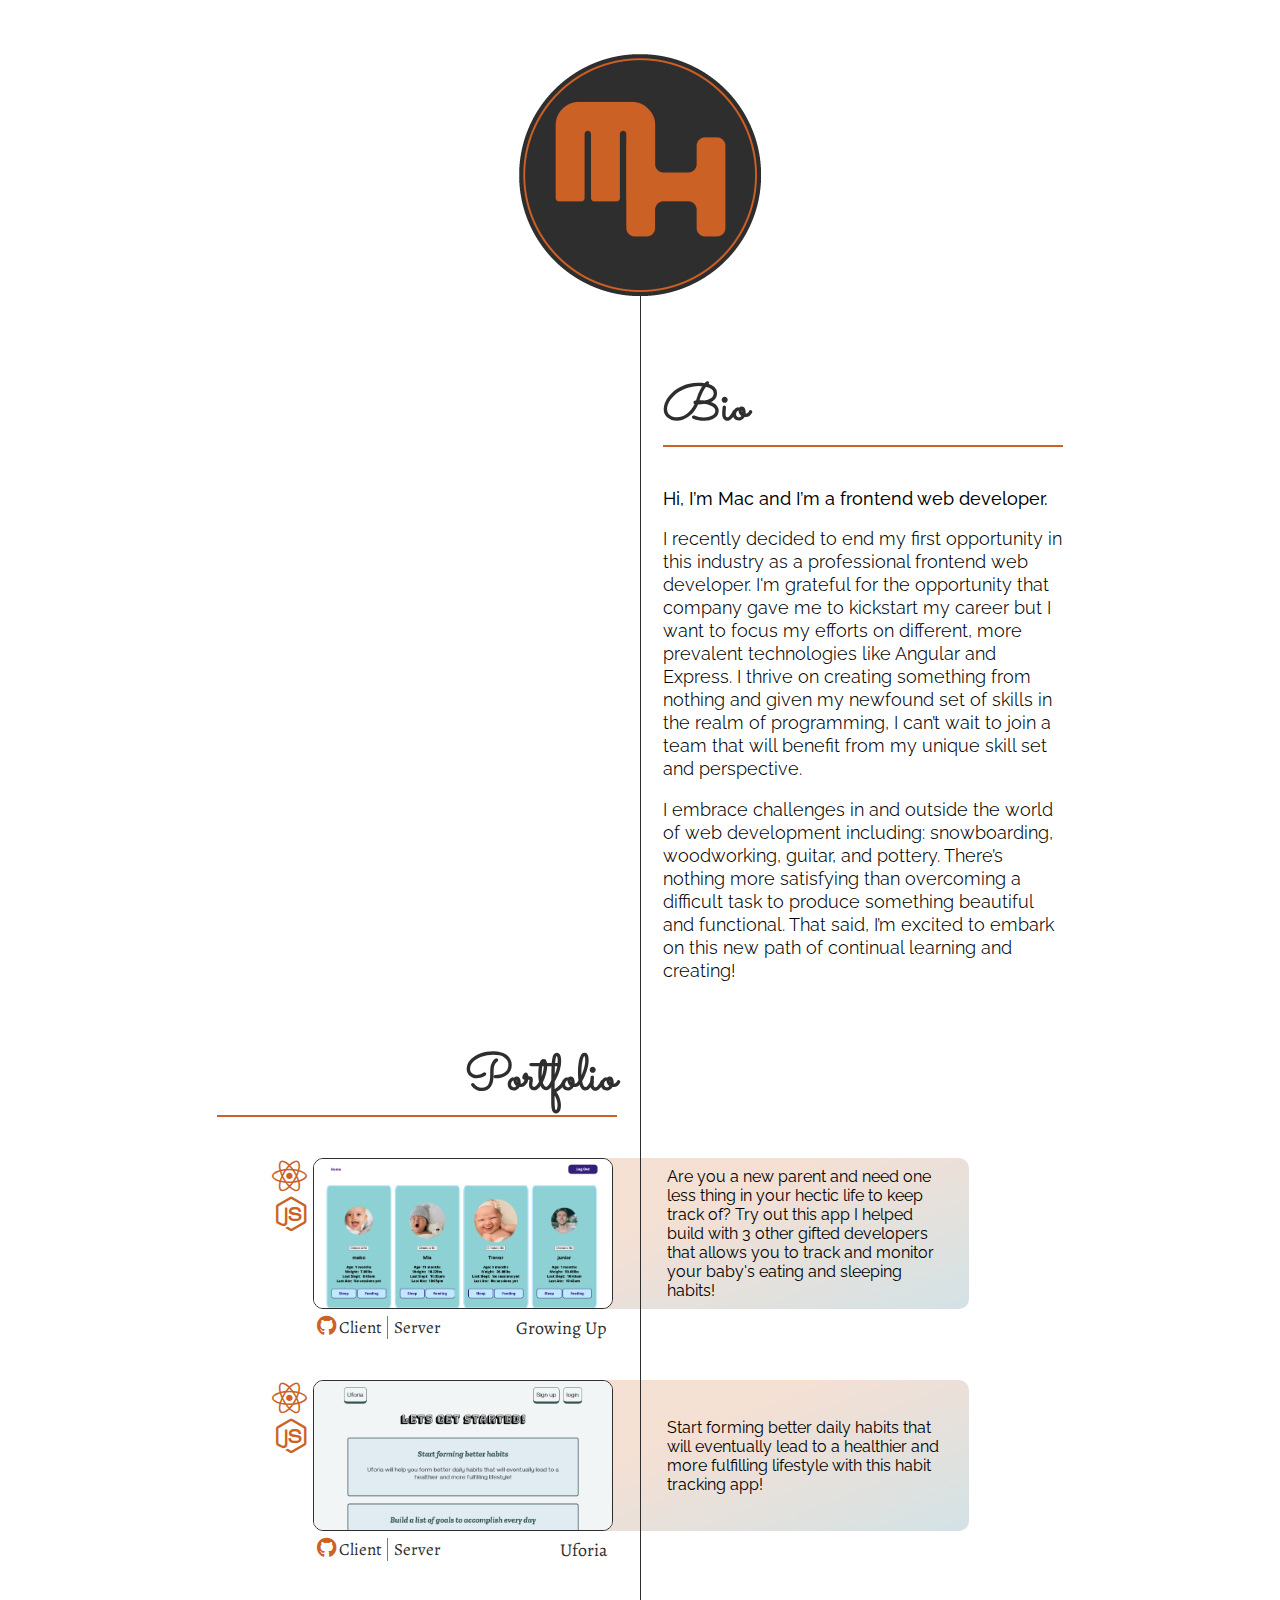
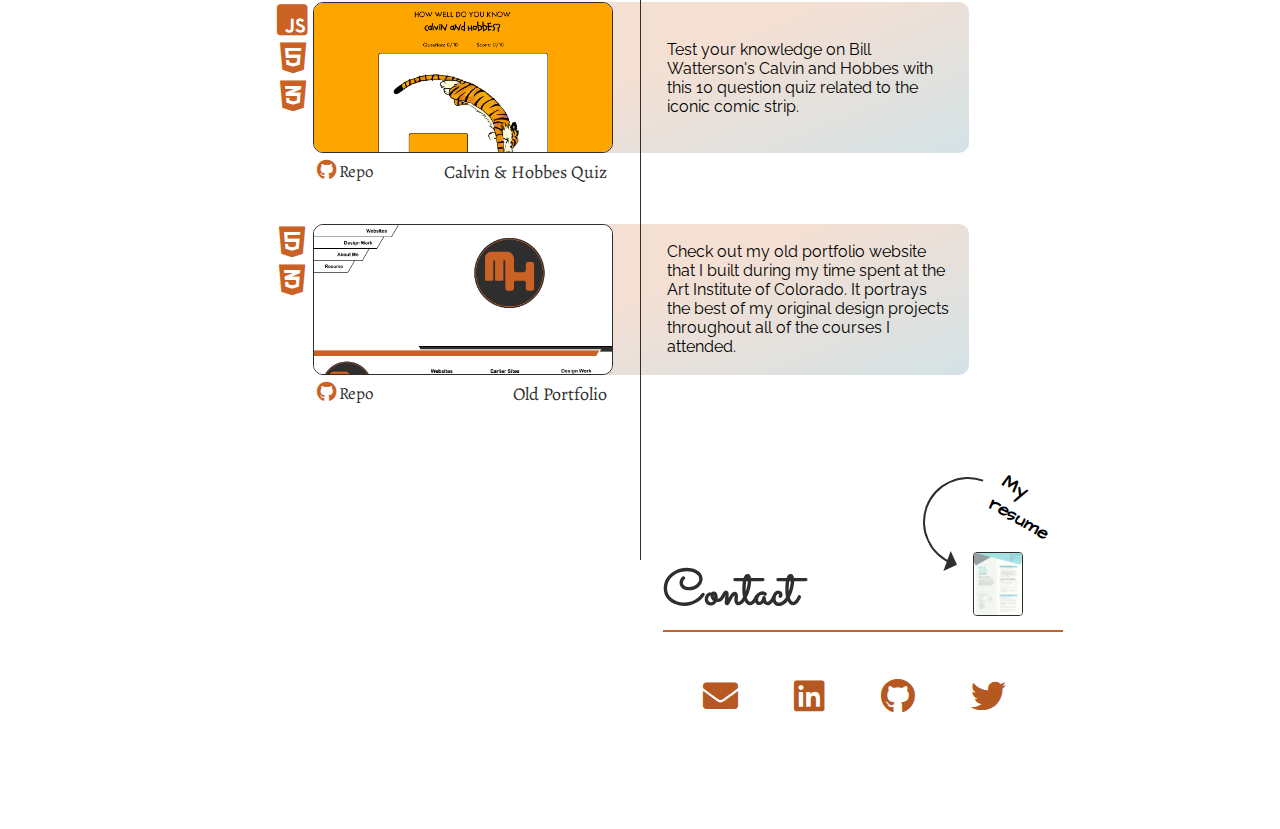
==== index.html @ 480bbdf7 "edits resume" ====
<!DOCTYPE html>
<html lang="en">
  <head>
    <meta charset="UTF-8" />
    <link
      rel="icon"
      href="https://img.icons8.com/plasticine/200/000000/resume-website.png"
    />
    <meta name="viewport" content="width=device-width, initial-scale=1.0" />
    <meta http-equiv="X-UA-Compatible" content="ie=edge" />
    <title>Mac's Portfolio</title>
    <link rel="stylesheet" type="text/css" href="style.css" />
    <link rel="stylesheet" type="text/css" href="lightbox.css" />
    <link
      rel="stylesheet"
      type="text/css"
      href="https://cdnjs.cloudflare.com/ajax/libs/font-awesome/5.11.2/css/all.css"
    />
    <link
      href="https://fonts.googleapis.com/css?family=Alegreya%7CRaleway%7CSacramento%7CArchitects+Daughter%7CCaveat&display=swap"
      rel="stylesheet"
    />
  </head>
  <body>
    <main class="jsMain">
      <header class="header">
        <img src="images/logo.png" alt="Logo" />
      </header>

      <div class="divider"></div>

      <section class="flexContainer">
        <div class="emptyFlex1 section"></div>

        <section class="bio section">
          <h2>Bio</h2>
          <span class="headline">Hi, I’m Mac and I’m a frontend web developer.</span>
          <p>
            I recently decided to end my first opportunity in this industry as a
            professional frontend web developer. I'm grateful for the opportunity that
            company gave me to kickstart my career but I want to focus my efforts on
            different, more prevalent technologies like Angular and Express. I thrive on
            creating something from nothing and given my newfound set of skills in the
            realm of programming, I can’t wait to join a team that will benefit from my
            unique skill set and perspective.
          </p>

          <p>
            I embrace challenges in and outside the world of web development including:
            snowboarding, woodworking, guitar, and pottery. There’s nothing more
            satisfying than overcoming a difficult task to produce something beautiful and
            functional. That said, I’m excited to embark on this new path of continual
            learning and creating!
          </p>
        </section>

        <div class="portfolio section">
          <h2>Portfolio</h2>
          <ul>
            <li>
              <div class="portLeft">
                <a href="https://growing-up-zeta.vercel.app/" target="_blank"
                  ><img
                    width="300"
                    src="images/growingupShot.png"
                    alt="Thumbnail of my Growing Up app" /></a
                ><br />
                <div class="skills">
                  <i class="fab fa-react" title="React"></i>
                  <i class="fab fa-node-js" title="Node"></i>
                </div>

                <div class="projectTitle">
                  <a
                    class="title"
                    href="https://growing-up-zeta.vercel.app/"
                    target="_blank"
                    >Growing Up</a
                  >

                  <div class="mobileUnderline"></div>

                  <div class="projectGithub">
                    <i class="fab fa-github" aria-hidden="true" title="github"></i>
                    <a href="https://github.com/macadoo18/growing-up" target="_blank"
                      >Client</a
                    >
                    <a
                      class="server"
                      href="https://github.com/macadoo18/growing-up-server"
                      target="_blank"
                      >Server</a
                    >
                  </div>
                </div>
              </div>
              <div class="portRight">
                <div class="description growingUpDesc">
                  Are you a new parent and need one less thing in your hectic life to keep
                  track of? Try out this app I helped build with 3 other gifted developers
                  that allows you to track and monitor your baby's eating and sleeping
                  habits!
                </div>
              </div>
            </li>
            <li>
              <div class="portLeft">
                <a href="https://habit-app.vercel.app/" target="_blank"
                  ><img
                    width="300"
                    src="images/uforiaShot.png"
                    alt="Thumbnail of my Uforia app" /></a
                ><br />
                <div class="skills">
                  <i class="fab fa-react" title="React"></i>
                  <i class="fab fa-node-js" title="Node"></i>
                </div>

                <div class="projectTitle">
                  <a class="title" href="https://habit-app.vercel.app/" target="_blank"
                    >Uforia</a
                  >

                  <div class="mobileUnderline"></div>

                  <div class="projectGithub">
                    <i class="fab fa-github" aria-hidden="true" title="github"></i>
                    <a href="https://github.com/macadoo18/uforia" target="_blank"
                      >Client</a
                    >
                    <a
                      class="server"
                      href="https://github.com/macadoo18/uforia-server"
                      target="_blank"
                      >Server</a
                    >
                  </div>
                </div>
              </div>
              <div class="portRight">
                <div class="description calvinQuizDesc">
                  Start forming better daily habits that will eventually lead to a
                  healthier and more fulfilling lifestyle with this habit tracking app!
                </div>
              </div>
            </li>

            <li>
              <div class="portLeft">
                <a href="https://quiz-app-two-taupe.vercel.app/" target="_blank"
                  ><img
                    width="300"
                    src="images/quizShot.png"
                    alt="Thumbnail of my Calvin and Hobbes quiz app" /></a
                ><br />
                <div class="skills">
                  <i class="fab fa-js-square" title="JavaScript"></i>
                  <i class="fab fa-html5" title="HTML 5"></i>
                  <i class="fab fa-css3-alt" title="CSS 3"></i>
                </div>

                <div class="projectTitle">
                  <a
                    class="title"
                    href="https://quiz-app-two-taupe.vercel.app/"
                    target="_blank"
                    >Calvin & Hobbes Quiz</a
                  >

                  <div class="mobileUnderline"></div>

                  <div class="projectGithub">
                    <i class="fab fa-github" aria-hidden="true" title="github"></i>
                    <a
                      class="oneRepo"
                      href="https://github.com/macadoo18/quiz-app"
                      target="_blank"
                      >Repo</a
                    >
                  </div>
                </div>
              </div>

              <div class="portRight">
                <div class="description calvinQuizDesc">
                  Test your knowledge on Bill Watterson's Calvin and Hobbes with this 10
                  question quiz related to the iconic comic strip.
                </div>
              </div>
            </li>

            <li>
              <div class="portLeft">
                <a href="https://old-portfolio-eight.vercel.app/" target="_blank"
                  ><img
                    width="300"
                    src="images/portfolioShot.png"
                    alt="Thumbnail of my old portfolio website" /></a
                ><br />
                <div class="skills">
                  <i class="fab fa-html5" title="HTML 5"></i>
                  <i class="fab fa-css3-alt" title="CSS 3"></i>
                </div>

                <div class="projectTitle">
                  <a
                    class="title"
                    href="https://old-portfolio-eight.vercel.app/"
                    target="_blank"
                    >Old Portfolio</a
                  >

                  <div class="mobileUnderline"></div>

                  <div class="projectGithub">
                    <i class="fab fa-github" aria-hidden="true" title="github"></i>
                    <a
                      class="oneRepo"
                      href="https://github.com/macadoo18/old-portfolio"
                      target="_blank"
                      >Repo</a
                    >
                  </div>
                </div>
              </div>
              <div class="portRight">
                <div class="description oldPortfolioDesc">
                  Check out my old portfolio website that I built during my time spent at
                  the Art Institute of Colorado. It portrays the best of my original
                  design projects throughout all of the courses I attended.
                </div>
              </div>
            </li>
          </ul>
        </div>

        <div class="emptyFlex2 section"></div>

        <div class="emptyFlex3 section"></div>

        <footer class="contact section">
          <div class="contact-resume">
            <h2>Contact</h2>
            <div class="resume">
              <div class="arrow"></div>
              <div class="h3">
                <h3>My<br />resume</h3>
              </div>
              <a
                href="images/ResumeNew.png"
                data-lightbox="resume"
                ><img src="images/Resume.png" alt="Mac's resume" width="50"
              /></a>
            </div>
          </div>

          <ul>
            <li>
              <a
                class="social"
                href="mailto:machaledesign@gmail.com"
                aria-label="email link"
              >
                <i class="fa fa-envelope" aria-hidden="true" title="Email"></i>
              </a>
            </li>
            <li>
              <a
                target="_blank"
                href="https://www.linkedin.com/in/mac-hale/"
                aria-label="linkedin link"
              >
                <i class="fab fa-linkedin" aria-hidden="true" title="LinkedIn"></i>
              </a>
            </li>
            <li>
              <a
                target="_blank"
                href="https://github.com/macadoo18"
                aria-label="github link"
              >
                <i class="fab fa-github" aria-hidden="true" title="GitHub"></i>
              </a>
            </li>
            <li>
              <a
                target="_blank"
                href="https://twitter.com/MacHale51456448"
                aria-label="twitter link"
              >
                <i class="fab fa-twitter" aria-hidden="true" title="Twitter"></i>
              </a>
            </li>
          </ul>
        </footer>
      </section>
    </main>

    <script
      src="https://code.jquery.com/jquery-3.5.1.min.js"
      integrity="sha256-9/aliU8dGd2tb6OSsuzixeV4y/faTqgFtohetphbbj0="
      crossorigin="anonymous"
    ></script>
    <script src="lightbox.js"></script>
    <script src="index.js"></script>
  </body>
</html>
---- style.css ----
* {
  -webkit-box-sizing: border-box;
          box-sizing: border-box;
}

@media screen and (min-width: 320px) and (max-width: 414px) {
  body {
    margin: auto;
    padding: 15px;
    width: 320px;
  }
  body .section {
    width: 100%;
  }
  body .section h2 {
    text-align: center;
  }
  body .portfolio ul {
    padding-left: 0;
  }
  body .portfolio ul li {
    margin-left: -10px;
  }
  body .portfolio ul li .portLeft img {
    width: 75%;
    margin-left: 48px;
  }
  body .portfolio ul li .portLeft .skills {
    margin-left: 20px;
    margin-top: -115px;
  }
  body .portfolio ul li .portLeft .skills .fab {
    font-size: 25px;
  }
  body .portfolio ul li .portLeft .projectTitle,
  body .portfolio ul li .portLeft .description {
    text-align: center !important;
    margin: auto;
  }
  body .portfolio ul li .portLeft .projectTitle {
    padding: 10px 0 0 0 !important;
    width: 240px !important;
    margin-bottom: 0px !important;
    border-bottom: none;
  }
  body .portfolio ul li .portLeft .projectTitle .mobileUnderline {
    display: block;
    border-bottom: 1px solid #cb6225;
    width: 100%;
  }
  body .portfolio ul li .portLeft .projectTitle .projectGithub {
    float: none;
    margin-top: 10px;
    padding-bottom: 25px;
    font-family: Alegreya;
  }
  body .portfolio ul li .portLeft .projectTitle .projectGithub .fab {
    color: #cb6225;
    font-size: 20px;
    padding-right: 4px;
  }
  body .portfolio ul li .portLeft .projectTitle .projectGithub a {
    font-size: 17px;
  }
  body .portfolio ul li .portRight > .growingUpDesc {
    margin-bottom: 55px;
  }
  body .portfolio ul li .description {
    text-align: center;
    margin: auto;
  }
  body .contact {
    text-align: center;
    display: block;
    margin: auto;
  }
  body .contact .contact-resume {
    display: block;
    border: none;
  }
  body .contact .contact-resume h2 {
    border-bottom: 2px solid #cb6225;
    text-align: center;
    margin: auto;
  }
  body .contact .contact-resume .resume .arrow {
    right: 0px;
    left: 70px;
    top: 115px;
  }
  body .contact .contact-resume .resume .arrow::after {
    content: '';
    top: 64px;
    right: 70px;
  }
  body .contact .contact-resume .resume .h3 {
    text-align: left;
    padding-left: 120px;
  }
  body .contact ul {
    padding-left: 0;
    margin: auto;
    left: 0;
    right: 0;
    text-align: center;
    position: absolute;
    margin-top: -250px;
  }
  body .contact ul li {
    padding: 10px;
  }
}

@media screen and (min-width: 375px) and (max-width: 414px) {
  body {
    padding: 0;
  }
  .portfolio ul li a img {
    width: 85%;
    margin-left: 35px;
  }
  .portfolio ul li .skills {
    margin-left: 17px !important;
    margin-top: -127px !important;
  }
  .portfolio ul li .skills .fab {
    font-size: 30px !important;
  }
  .contact {
    text-align: center;
  }
  .contact .resume {
    position: absolute;
    padding-top: 30px;
  }
  .contact .resume .arrow {
    right: 0px;
    left: 70px;
    top: 115px;
  }
  .contact .resume .arrow::after {
    content: '';
    top: 64px;
    right: 70px;
  }
  .contact .resume .h3 {
    text-align: left;
    padding-left: 120px;
  }
  .contact .resume img {
    border: 1px solid #2e2e2e;
    border-radius: 4px;
    margin-bottom: 10px;
    width: 80px;
  }
  .contact ul {
    margin-top: -320px !important;
    padding-top: 0;
  }
  .contact ul li a {
    padding: 6px;
  }
  .contact ul li a .fa,
  .contact ul li a .fab {
    font-size: 41px;
  }
}

body {
  margin: auto;
  font-family: raleway;
}

main {
  margin-top: 50px;
  margin-right: 0;
}

main p {
  font-weight: 340;
  font-size: 18px;
}

.header img {
  margin: auto;
  display: block;
  width: 250px;
  position: relative;
}

.section {
  width: 400px;
  margin: auto;
  padding-bottom: 20px;
}

.section h2 {
  border-bottom: 2px solid #cb6225;
  font-family: Sacramento;
  font-size: 50px;
  color: #2e2e2e;
}

.emptyFlex1,
.emptyFlex2,
.emptyFlex3 {
  display: none;
}

.bio {
  padding-top: 30px;
}

.bio p {
  line-height: 23px;
}

.headline {
  font-weight: 450;
  font-size: 18px;
}

.portfolio {
  padding-bottom: 50px;
}

.portfolio li {
  list-style-type: none;
  margin-left: 17px;
}

.portfolio li a {
  text-decoration: none;
  color: #2e2e2e;
  font-size: 18px;
}

.portfolio li a:hover {
  color: #cb6225;
}

.portfolio li .skills {
  position: absolute;
  margin-left: -37px;
  margin-top: -155px;
}

.portfolio li .skills .fab {
  display: block;
  font-size: 35px;
  padding-bottom: 3px;
  color: #cb6225;
}

.portfolio li .skills .fa-html5,
.portfolio li .skills .fa-css3-alt {
  padding-left: 2px;
}

.portfolio li .skills .fa-react {
  margin-left: -3px;
}

.portfolio li .projectTitle {
  padding: 10px 5px 5px 5px;
  width: 300px;
  margin-bottom: 20px;
  font-family: Alegreya;
  border-bottom: 1px solid #cb6225;
}

.portfolio li .projectTitle .mobileUnderline {
  display: none;
}

.portfolio li .projectTitle .projectGithub {
  float: right;
}

.portfolio li .projectTitle .projectGithub .fab {
  color: #cb6225;
  font-size: 20px;
}

.portfolio li .projectTitle .projectGithub a {
  font-size: 17px;
}

.portfolio li .projectTitle .projectGithub a .title {
  z-index: 10;
}

.portfolio li .projectTitle .projectGithub a:nth-child(2) {
  border-right: 1px solid #cb6225;
  padding: 0 5px 0 0;
}

.portfolio li .projectTitle .projectGithub .server {
  padding-left: 3px;
}

.portfolio li .projectTitle .projectGithub .oneRepo {
  border: none !important;
}

.portfolio li .description {
  width: 300px;
  position: relative;
  padding: 80px 15px 0 15px;
  top: -90px;
  height: 120px;
  z-index: -1;
}

.portfolio li img {
  border: 1px solid #2e2e2e;
  border-radius: 10px;
}

.portfolio li img:hover {
  -webkit-filter: brightness(90%);
          filter: brightness(90%);
}

.contact {
  padding-bottom: 100px;
  margin-top: -80px;
}

.contact ul {
  padding-top: 20px;
}

.contact .contact-resume {
  border-bottom: 2px solid #cb6225;
  display: -webkit-box;
  display: -ms-flexbox;
  display: flex;
  -webkit-box-align: end;
      -ms-flex-align: end;
          align-items: flex-end;
}

.contact .contact-resume h2 {
  border-bottom: none;
  margin: 0;
}

.contact .contact-resume .resume {
  margin-left: auto;
  position: relative;
}

.contact .contact-resume .resume .arrow {
  position: relative;
  width: 90px;
  height: 90px;
  border: 2px solid #2e2e2e;
  border-radius: 50%;
  border-right-color: transparent;
  border-bottom-color: transparent;
  right: 50px;
  top: 105px;
  -webkit-transform: rotate(-25deg);
          transform: rotate(-25deg);
}

.contact .contact-resume .resume .arrow::after {
  content: '';
  position: absolute;
  border: 15px solid #2e2e2e;
  top: 62px;
  border-bottom-color: #2e2e2e;
  border-top-width: 0;
  border-right-width: 0;
  border-left-color: transparent;
}

.contact .contact-resume .resume .h3 {
  font-family: Architects Daughter;
  -webkit-transform: rotate(30deg);
          transform: rotate(30deg);
  position: relative;
  left: 18px;
  top: 7px;
}

.contact .contact-resume .resume img {
  border: 1px solid #2e2e2e;
  border-radius: 4px;
  margin-bottom: 10px;
}

.contact .contact-resume .resume img:hover {
  -webkit-filter: brightness(90%);
          filter: brightness(90%);
}

.contact li {
  list-style-type: none;
  text-decoration: none;
  display: inline-block;
  padding: 10px 52px 0 0;
}

.contact li i {
  font-size: 35px;
  color: #b55821;
}

.contact li i:hover {
  opacity: 70%;
}

@media screen and (min-width: 500px) and (max-width: 860px) {
  .portRight > .growingUpDesc {
    margin-bottom: 58px;
  }
}

@media screen and (min-width: 860px) {
  .divider {
    width: 1px;
    height: 210vh;
    margin: auto;
    position: absolute;
    left: 50%;
    background-color: #2e2e2e;
    margin-top: -30px;
    z-index: -1;
  }
  .flexContainer {
    display: -webkit-box;
    display: -ms-flexbox;
    display: flex;
    -webkit-box-orient: horizontal;
    -webkit-box-direction: normal;
        -ms-flex-direction: row;
            flex-direction: row;
    width: 860px;
    -ms-flex-line-pack: distribute;
        align-content: space-around;
    margin: auto;
    -ms-flex-wrap: wrap;
        flex-wrap: wrap;
  }
  .emptyFlex1,
  .bio {
    height: 550px;
  }
  .portfolio {
    text-align: right;
    margin-right: 40px;
    margin-top: 150px;
  }
  .portfolio li {
    margin-left: 0;
    display: -webkit-box;
    display: -ms-flexbox;
    display: flex;
    padding-bottom: 20px;
  }
  .portfolio li .portLeft img {
    margin-left: 56px;
  }
  .portfolio li .portLeft .skills {
    margin-left: 20px !important;
  }
  .portfolio li .portLeft .skills .fa-html5,
  .portfolio li .portLeft .skills .fa-css3-alt {
    padding-right: 2px;
  }
  .portfolio li .portLeft .skills .fa-react,
  .portfolio li .portLeft .skills .fa-node-js {
    margin-left: -5px;
  }
  .portfolio li .portLeft .projectTitle {
    padding-bottom: 0;
    margin-left: 55px;
    border-bottom: none;
    padding-top: 3px;
  }
  .portfolio li .portLeft .projectTitle .projectGithub {
    float: left;
  }
  .portfolio li .portRight {
    background-image: -webkit-gradient(linear, left top, right bottom, color-stop(30%, rgba(203, 97, 37, 0.2)), to(rgba(36, 110, 128, 0.2)));
    background-image: linear-gradient(to bottom right, rgba(203, 97, 37, 0.2) 30%, rgba(36, 110, 128, 0.2));
    border-radius: 10px;
    width: 382px;
    height: 151px;
    z-index: -10;
    position: absolute;
    margin-left: 330px;
  }
  .portfolio li .portRight .description {
    text-align: left;
    padding-left: 80px;
    width: 380px;
    padding-top: 75px;
  }
  .portfolio li .portRight .growingUpDesc {
    margin-top: 24px;
  }
  .portfolio li .portRight .calvinQuizDesc {
    margin-top: 53px;
  }
  .portfolio li .portRight .oldPortfolioDesc {
    margin-top: 33px;
  }
  .contact {
    margin-top: -140px;
  }
  .contact ul {
    padding-top: 20px;
  }
  .bio,
  .contact {
    margin-left: 40px;
  }
  .emptyFlex1,
  .emptyFlex2,
  .emptyFlex3 {
    display: block;
  }
}
/*# sourceMappingURL=style.css.map */
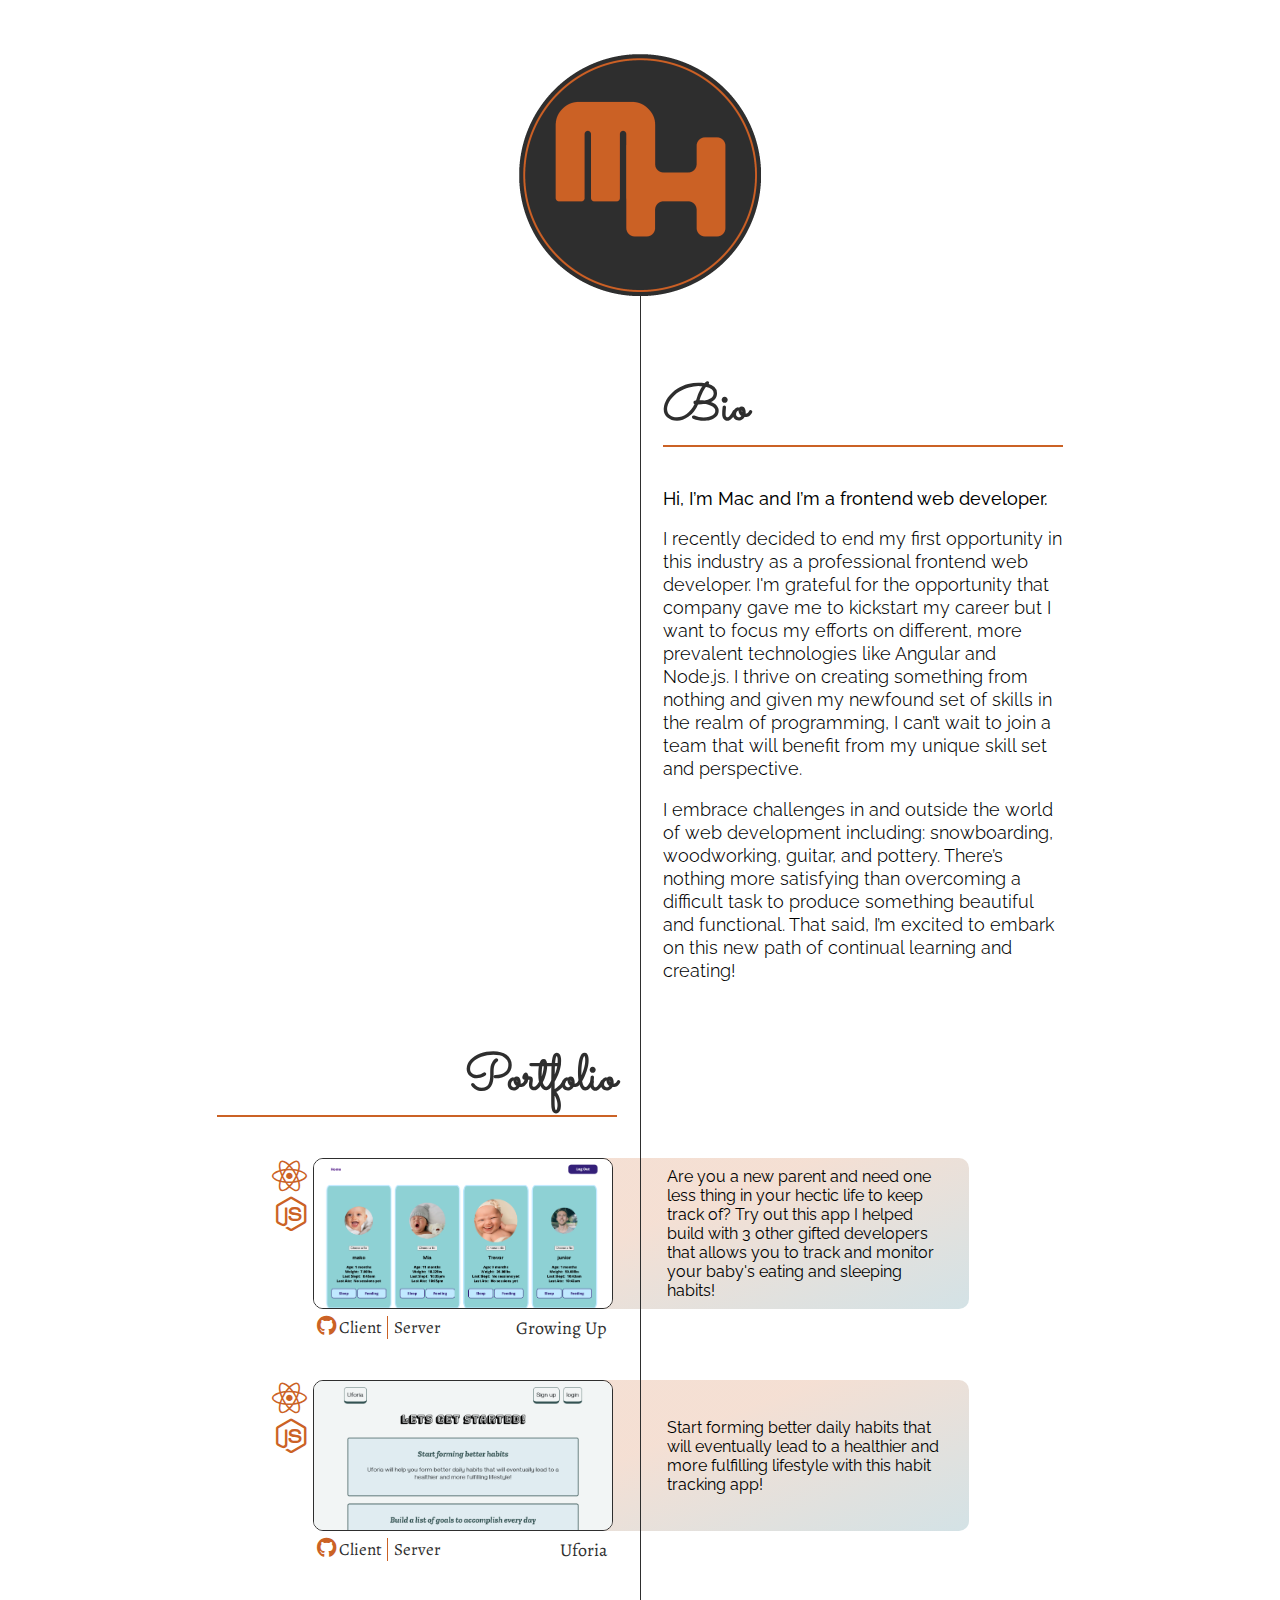
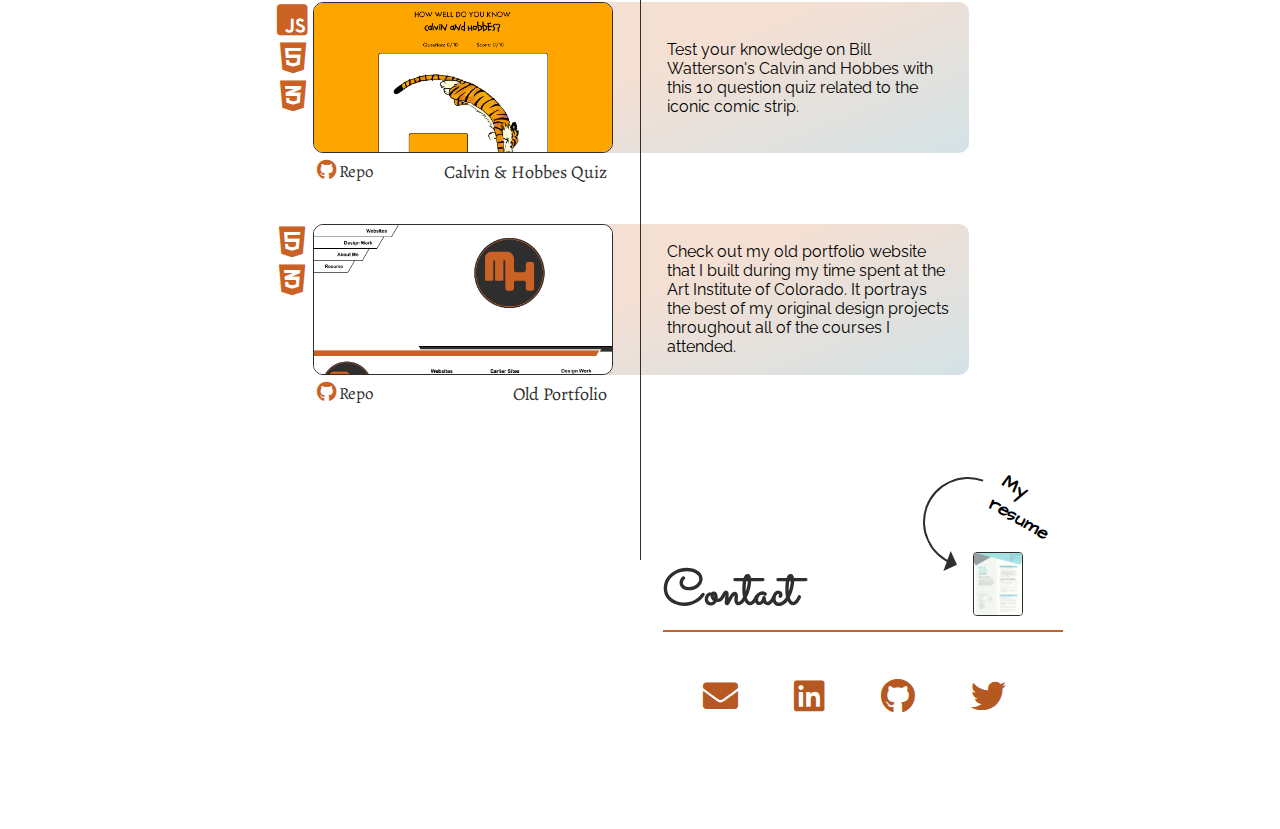
==== commit 7512a33d: "edits bio" ====
--- a/index.html
+++ b/index.html
@@ -39,7 +39,7 @@
             I recently decided to end my first opportunity in this industry as a
             professional frontend web developer. I'm grateful for the opportunity that
             company gave me to kickstart my career but I want to focus my efforts on
-            different, more prevalent technologies like Angular and Express. I thrive on
+            different, more prevalent technologies like Angular and Node.js. I thrive on
             creating something from nothing and given my newfound set of skills in the
             realm of programming, I can’t wait to join a team that will benefit from my
             unique skill set and perspective.
@@ -246,11 +246,34 @@
               <div class="h3">
                 <h3>My<br />resume</h3>
               </div>
-              <a
-                href="images/ResumeNew.png"
-                data-lightbox="resume"
-                ><img src="images/Resume.png" alt="Mac's resume" width="50"
-              /></a>
+              <div class="toggle-resume">
+                <div class="close-button">
+                  <svg
+                    aria-hidden="true"
+                    focusable="false"
+                    data-prefix="fas"
+                    data-icon="circle-xmark"
+                    class="svg-inline--fa fa-circle-xmark"
+                    role="img"
+                    xmlns="http://www.w3.org/2000/svg"
+                    viewBox="0 0 512 512"
+                    onclick="toggleResume()"
+                  >
+                    <path
+                      fill="currentColor"
+                      d="M256 0C114.6 0 0 114.6 0 256s114.6 256 256 256C397.4 512 512 397.4 512 256S397.4 0 256 0zM336.1 303c9.375 9.375 9.375 24.56 0 33.94c-9.381 9.381-24.56 9.373-33.94 0L256 289.9l-47.03 47.03c-9.381 9.381-24.56 9.373-33.94 0c-9.375-9.375-9.375-24.56 0-33.94l47.03-47.03L175 208.1c-9.375-9.375-9.375-24.56 0-33.94s24.56-9.375 33.94 0L256 222.1l47.03-47.03c9.375-9.375 24.56-9.375 33.94 0s9.375 24.56 0 33.94l-47.03 47.03L336.1 303z"
+                    ></path>
+                  </svg>
+                </div>
+                <img src="images/ResumeNew.png" alt="Mac's resume" />
+              </div>
+              <img
+                class="resume-thumbnail"
+                src="images/Resume.png"
+                alt="Mac's resume thumbnail"
+                width="50"
+                onclick="toggleResume()"
+              />
             </div>
           </div>
 
@@ -297,11 +320,14 @@
     </main>
 
     <script
-      src="https://code.jquery.com/jquery-3.5.1.min.js"
-      integrity="sha256-9/aliU8dGd2tb6OSsuzixeV4y/faTqgFtohetphbbj0="
+      src="https://code.jquery.com/jquery-3.6.0.min.js"
+      integrity="sha256-/xUj+3OJU5yExlq6GSYGSHk7tPXikynS7ogEvDej/m4="
       crossorigin="anonymous"
     ></script>
-    <script src="lightbox.js"></script>
-    <script src="index.js"></script>
+    <script>
+      function toggleResume() {
+        $('.toggle-resume').toggle();
+      }
+    </script>
   </body>
 </html>
--- a/style.css
+++ b/style.css
@@ -388,12 +388,50 @@
 .contact .contact-resume .resume img {
   border: 1px solid #2e2e2e;
   border-radius: 4px;
+}
+
+.contact .contact-resume .resume .resume-thumbnail {
   margin-bottom: 10px;
 }
 
-.contact .contact-resume .resume img:hover {
+.contact .contact-resume .resume .resume-thumbnail:hover {
   -webkit-filter: brightness(90%);
           filter: brightness(90%);
+  cursor: pointer;
+}
+
+.contact .contact-resume .resume .toggle-resume {
+  display: none;
+  position: fixed;
+  top: 0;
+  left: 0;
+  padding-top: 2%;
+  width: 100%;
+  height: 100%;
+  text-align: center;
+  background: rgba(0, 0, 0, 0.5);
+}
+
+.contact .contact-resume .resume .toggle-resume .close-button {
+  position: relative;
+  width: 820px;
+  margin: auto;
+}
+
+.contact .contact-resume .resume .toggle-resume .close-button svg {
+  position: absolute;
+  width: 40px;
+  right: 0;
+  top: -12px;
+}
+
+.contact .contact-resume .resume .toggle-resume .close-button svg:hover {
+  color: darkred;
+  cursor: pointer;
+}
+
+.contact .contact-resume .resume .toggle-resume img {
+  height: 97%;
 }
 
 .contact li {
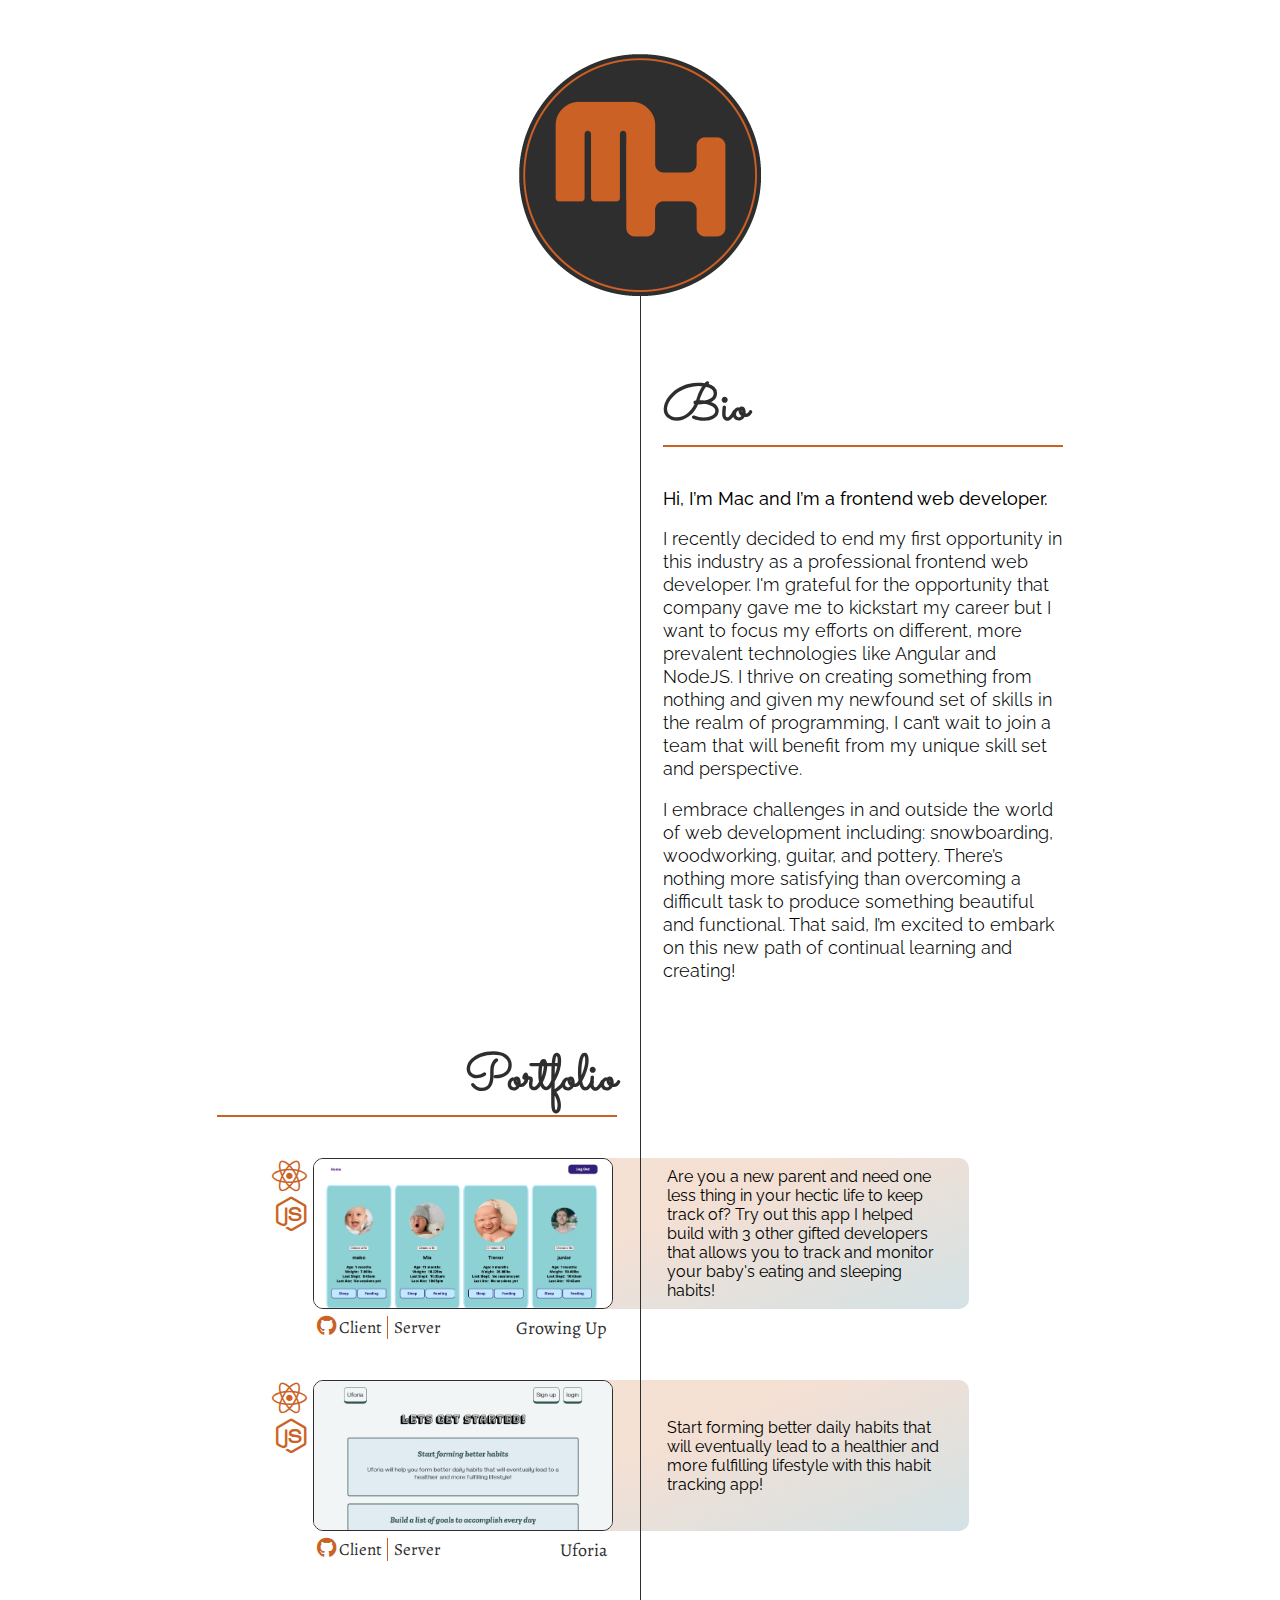
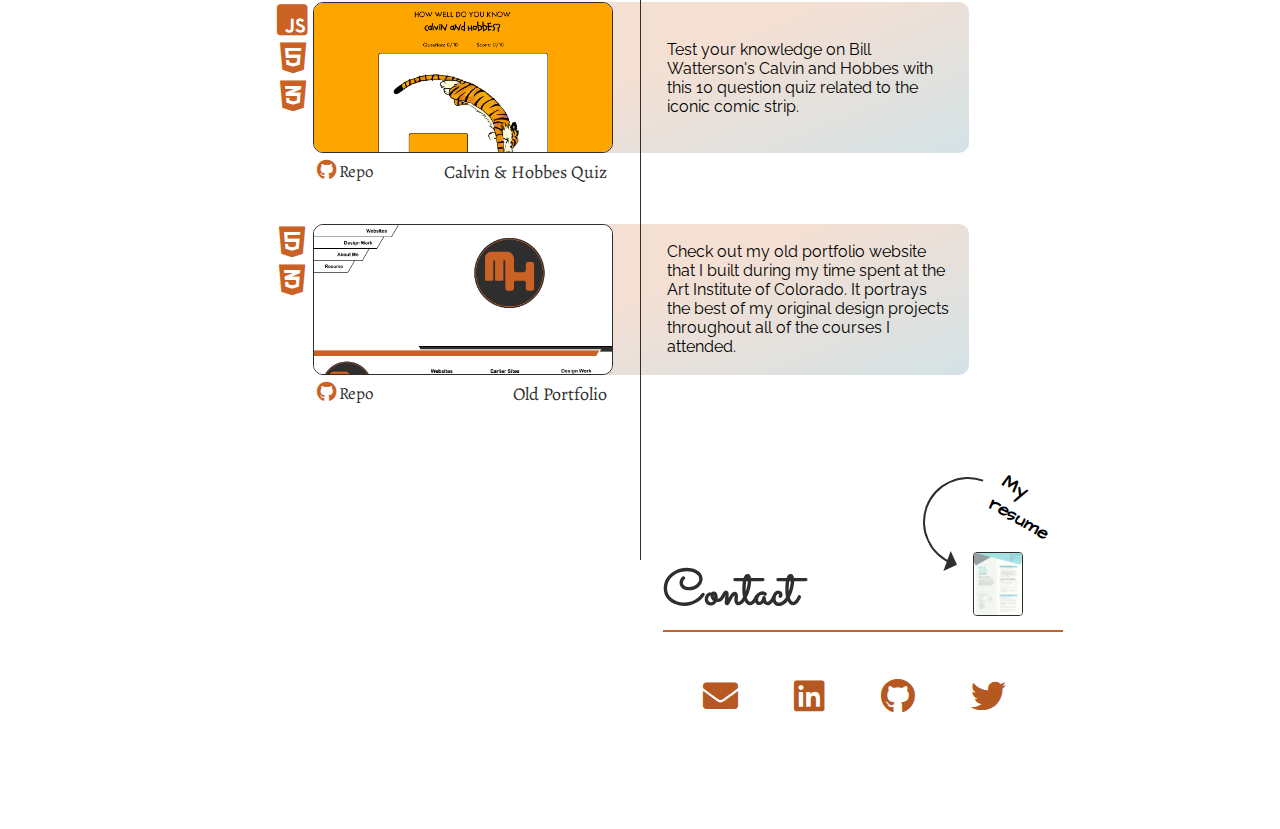
==== commit ef208fad: "edits bio again" ====
--- a/index.html
+++ b/index.html
@@ -39,7 +39,7 @@
             I recently decided to end my first opportunity in this industry as a
             professional frontend web developer. I'm grateful for the opportunity that
             company gave me to kickstart my career but I want to focus my efforts on
-            different, more prevalent technologies like Angular and Node.js. I thrive on
+            different, more prevalent technologies like Angular and NodeJS. I thrive on
             creating something from nothing and given my newfound set of skills in the
             realm of programming, I can’t wait to join a team that will benefit from my
             unique skill set and perspective.
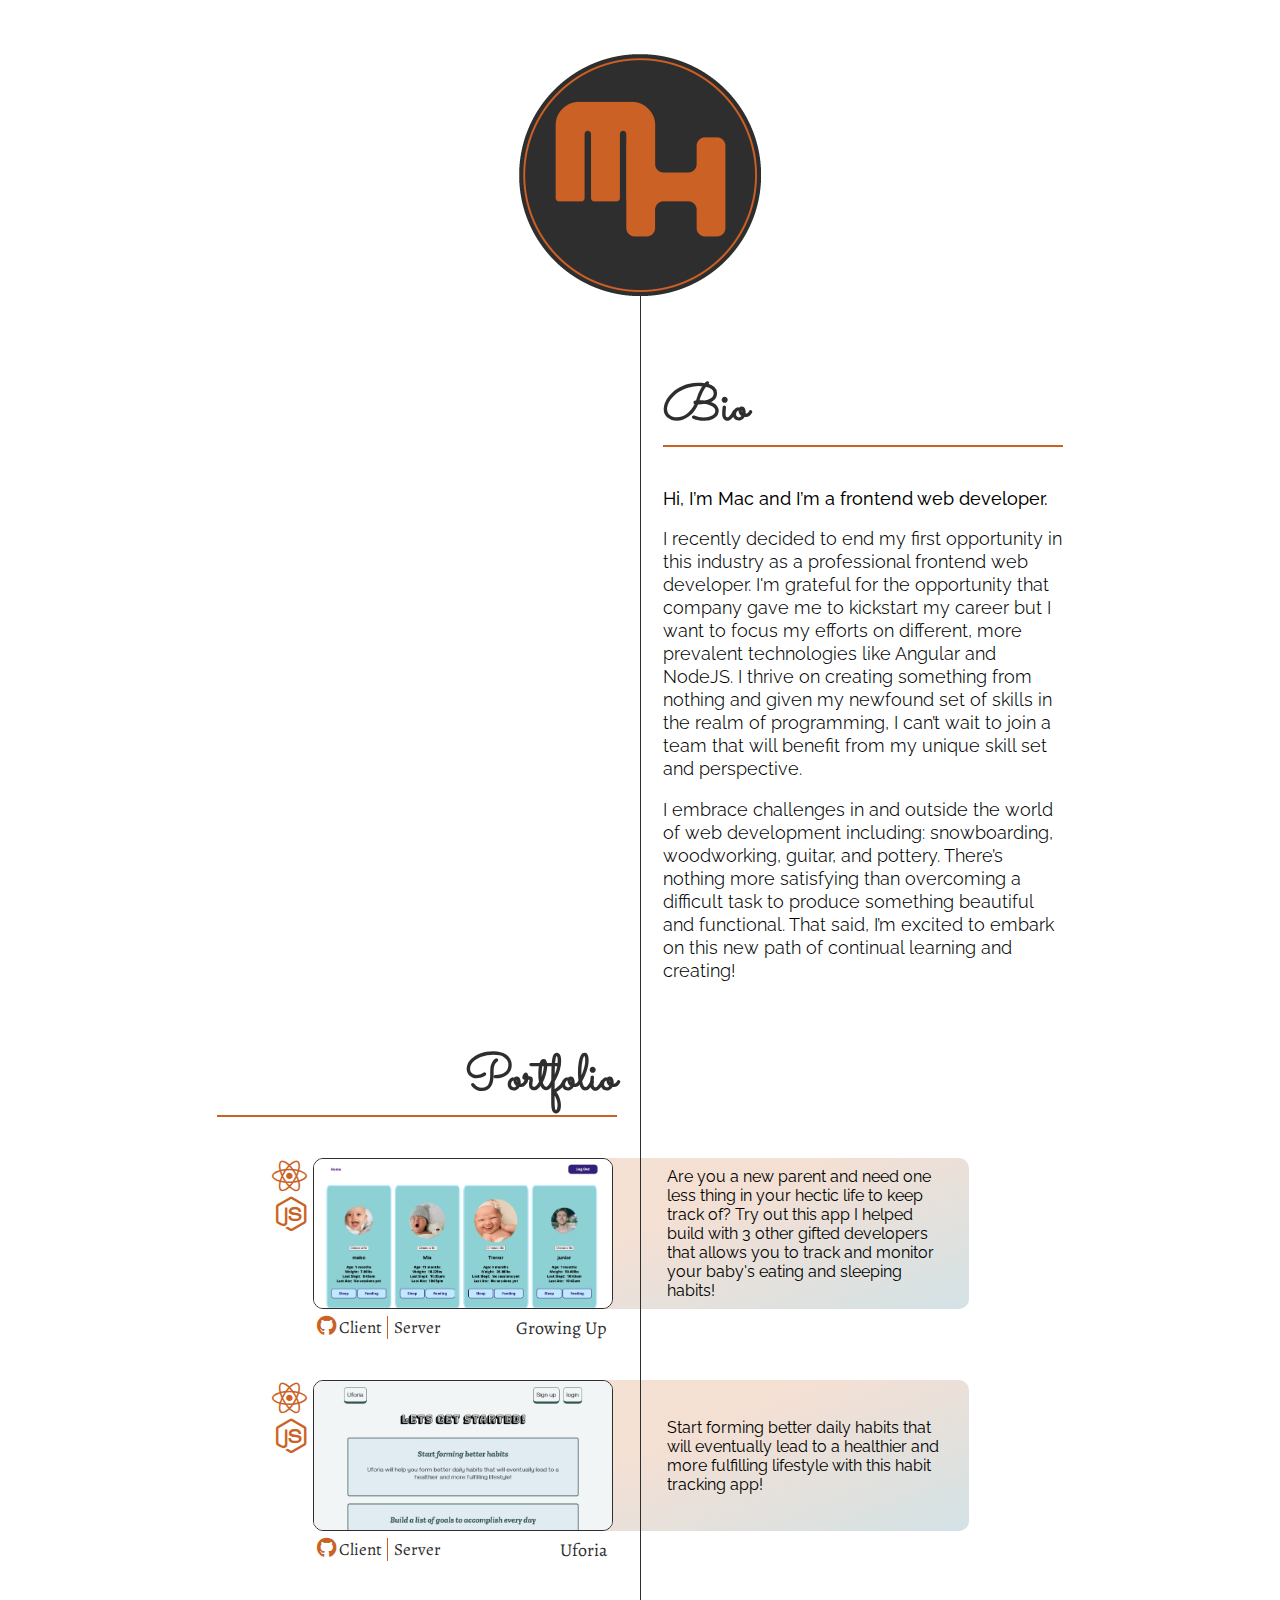
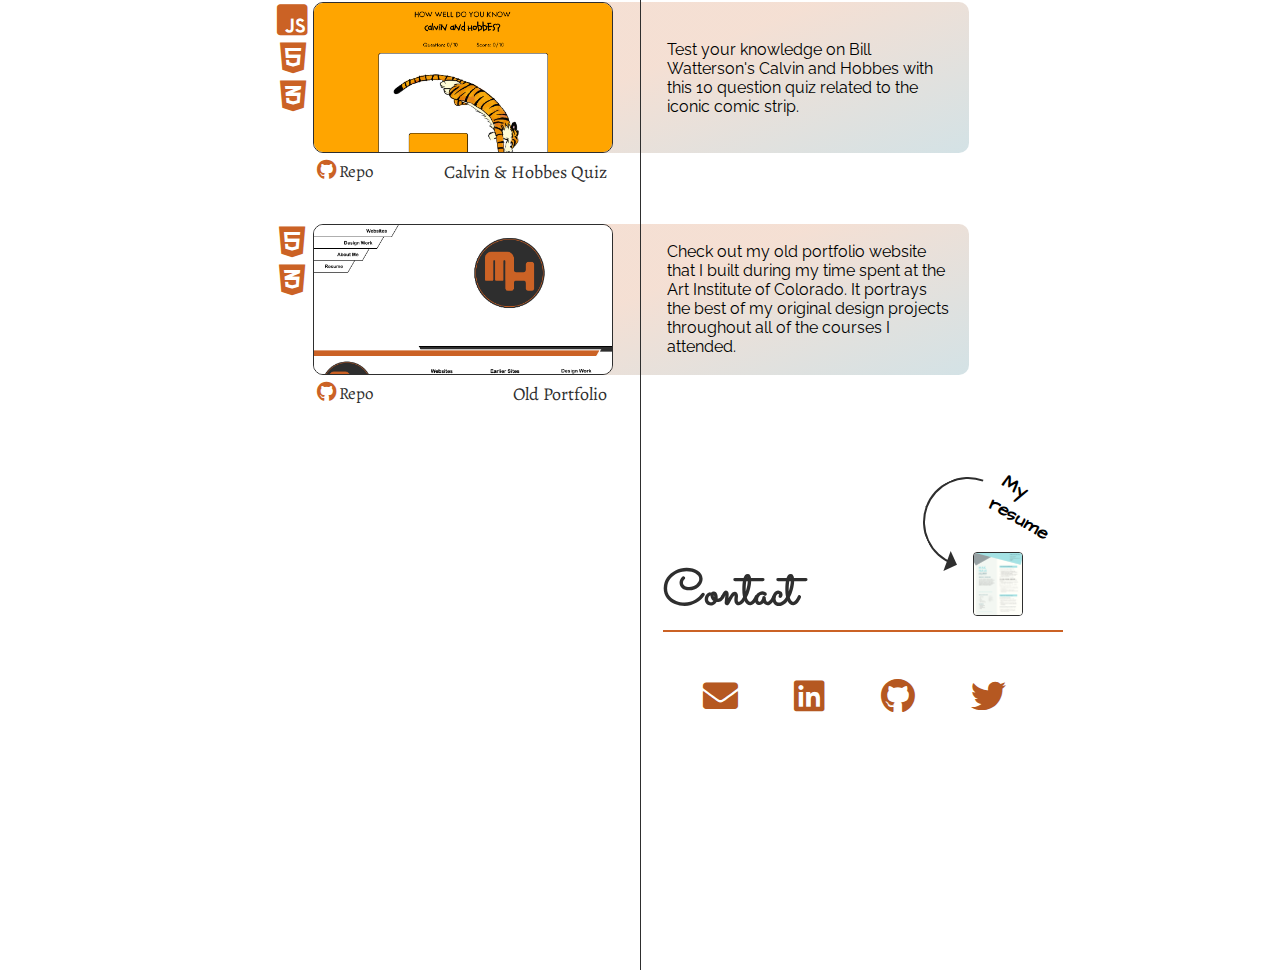
==== commit dd5b5d10: "fixes resume pop up" ====
--- a/index.html
+++ b/index.html
@@ -257,7 +257,7 @@
                     role="img"
                     xmlns="http://www.w3.org/2000/svg"
                     viewBox="0 0 512 512"
-                    onclick="toggleResume()"
+                    onclick="toggleResume();"
                   >
                     <path
                       fill="currentColor"
@@ -265,14 +265,16 @@
                     ></path>
                   </svg>
                 </div>
+
                 <img src="images/ResumeNew.png" alt="Mac's resume" />
               </div>
+
               <img
                 class="resume-thumbnail"
                 src="images/Resume.png"
                 alt="Mac's resume thumbnail"
                 width="50"
-                onclick="toggleResume()"
+                onclick="toggleResume();"
               />
             </div>
           </div>
@@ -289,6 +291,7 @@
             </li>
             <li>
               <a
+                class="social"
                 target="_blank"
                 href="https://www.linkedin.com/in/mac-hale/"
                 aria-label="linkedin link"
@@ -298,6 +301,7 @@
             </li>
             <li>
               <a
+                class="social"
                 target="_blank"
                 href="https://github.com/macadoo18"
                 aria-label="github link"
@@ -307,6 +311,7 @@
             </li>
             <li>
               <a
+                class="social"
                 target="_blank"
                 href="https://twitter.com/MacHale51456448"
                 aria-label="twitter link"
@@ -327,7 +332,19 @@
     <script>
       function toggleResume() {
         $('.toggle-resume').toggle();
+        $('.social').addClass('remove-click');
       }
+
+      $(document).click(e => {
+        if (
+          !$('.toggle-resume img').is(e.target) &&
+          !$('.resume-thumbnail').is(e.target) &&
+          !$('.contact ul li').is(e.target)
+        ) {
+          $('.toggle-resume').hide();
+          $('.social').removeClass('remove-click');
+        }
+      });
     </script>
   </body>
 </html>
--- a/style.css
+++ b/style.css
@@ -405,7 +405,6 @@
   position: fixed;
   top: 0;
   left: 0;
-  padding-top: 2%;
   width: 100%;
   height: 100%;
   text-align: center;
@@ -414,15 +413,17 @@
 
 .contact .contact-resume .resume .toggle-resume .close-button {
   position: relative;
-  width: 820px;
+  width: 802px;
   margin: auto;
 }
 
 .contact .contact-resume .resume .toggle-resume .close-button svg {
   position: absolute;
   width: 40px;
-  right: 0;
-  top: -12px;
+  right: -27px;
+  z-index: 100;
+  background: white;
+  border-radius: 50%;
 }
 
 .contact .contact-resume .resume .toggle-resume .close-button svg:hover {
@@ -432,6 +433,10 @@
 
 .contact .contact-resume .resume .toggle-resume img {
   height: 97%;
+  position: relative;
+  top: 50%;
+  -webkit-transform: translateY(-50%);
+          transform: translateY(-50%);
 }
 
 .contact li {
@@ -444,10 +449,17 @@
 .contact li i {
   font-size: 35px;
   color: #b55821;
+  position: relative;
+  z-index: -1;
 }
 
 .contact li i:hover {
   opacity: 70%;
+}
+
+.remove-click {
+  z-index: -1;
+  position: relative;
 }
 
 @media screen and (min-width: 500px) and (max-width: 860px) {
@@ -456,10 +468,23 @@
   }
 }
 
+@media screen and (max-width: 860px) {
+  .contact .contact-resume .resume .toggle-resume img {
+    height: auto;
+    width: 97%;
+  }
+  .toggle-resume > .close-button {
+    position: absolute !important;
+    top: 5px;
+    right: 33px;
+  }
+}
+
 @media screen and (min-width: 860px) {
   .divider {
     width: 1px;
-    height: 210vh;
+    height: 800%;
+    max-height: 2300px;
     margin: auto;
     position: absolute;
     left: 50%;
